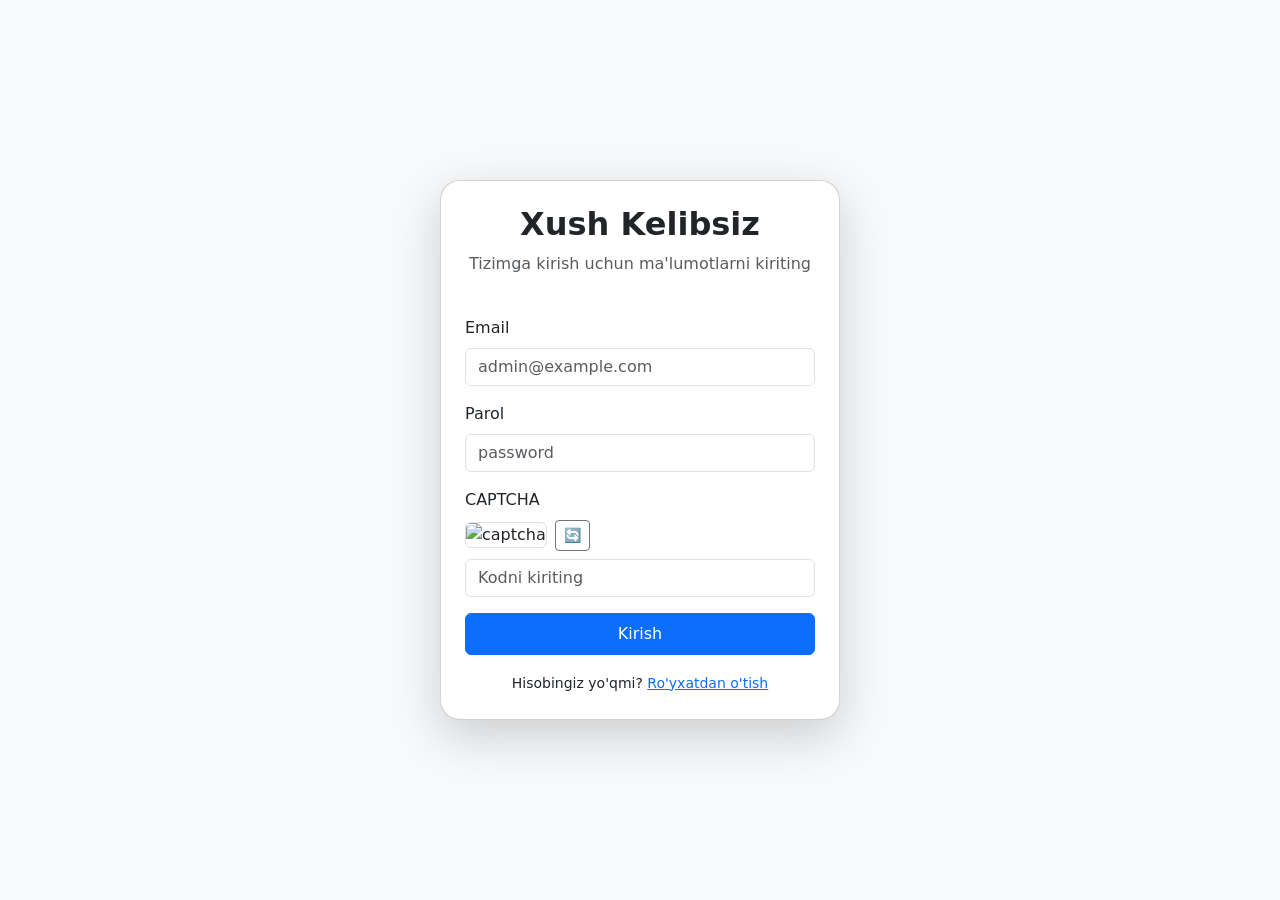
==== frontend/index.html @ cefed74e "Complete Full-Stack Educational Project (PHP, MySQL, AJAX, PWA, Chat)" ====
<!DOCTYPE html>
<html lang="uz">
<head>
    <meta charset="UTF-8">
    <meta name="viewport" content="width=device-width, initial-scale=1.0">
    <title>Ta'lim Loyihasi | Kirish</title>
    <!-- Bootstrap 5 CSS -->
    <link href="https://cdn.jsdelivr.net/npm/bootstrap@5.3.0/dist/css/bootstrap.min.css" rel="stylesheet">
    <link rel="stylesheet" href="css/style.css">
</head>
<body class="bg-light">
    <div class="container d-flex align-items-center justify-content-center vh-100">
        <div class="card shadow-lg p-4" style="width: 400px; border-radius: 20px;">
            <div class="text-center mb-4">
                <h2 class="fw-bold">Xush Kelibsiz</h2>
                <p class="text-muted">Tizimga kirish uchun ma'lumotlarni kiriting</p>
            </div>

            <!-- Login Form -->
            <form id="loginForm">
                <div class="mb-3">
                    <label class="form-label">Email</label>
                    <input type="email" id="loginEmail" class="form-control" placeholder="admin@example.com" required>
                </div>
                <div class="mb-3">
                    <label class="form-label">Parol</label>
                    <input type="password" id="loginPass" class="form-control" placeholder="password" required>
                </div>
                <div class="mb-3">
                    <label class="form-label">CAPTCHA</label>
                    <div class="d-flex gap-2 align-items-center">
                        <img src="../backend/auth.php?action=captcha" id="captchaImg" alt="captcha" class="rounded border">
                        <button type="button" class="btn btn-sm btn-outline-secondary" onclick="refreshCaptcha()">🔄</button>
                    </div>
                    <input type="text" id="loginCaptcha" class="form-control mt-2" placeholder="Kodni kiriting" required>
                </div>
                <button type="submit" class="btn btn-primary w-100 py-2">Kirish</button>
            </form>

            <div class="text-center mt-3">
                <small>Hisobingiz yo'qmi? <a href="#" onclick="toggleAuth(true)">Ro'yxatdan o'tish</a></small>
            </div>

            <!-- Register Form (Hidden by default) -->
            <form id="registerForm" class="d-none">
                <div class="mb-3">
                    <label class="form-label">Foydalanuvchi nomi</label>
                    <input type="text" id="regUser" class="form-control" required>
                </div>
                <div class="mb-3">
                    <label class="form-label">Email</label>
                    <input type="email" id="regEmail" class="form-control" required>
                </div>
                <div class="mb-3">
                    <label class="form-label">Parol</label>
                    <input type="password" id="regPass" class="form-control" required>
                </div>
                <button type="submit" class="btn btn-success w-100 py-2">Ro'yxatdan o'tish</button>
                <div class="text-center mt-3">
                    <small>Hisobingiz bormi? <a href="#" onclick="toggleAuth(false)">Kirish</a></small>
                </div>
            </form>
        </div>
    </div>

    <!-- JS Scripts -->
    <script src="js/app.js"></script>
</body>
</html>
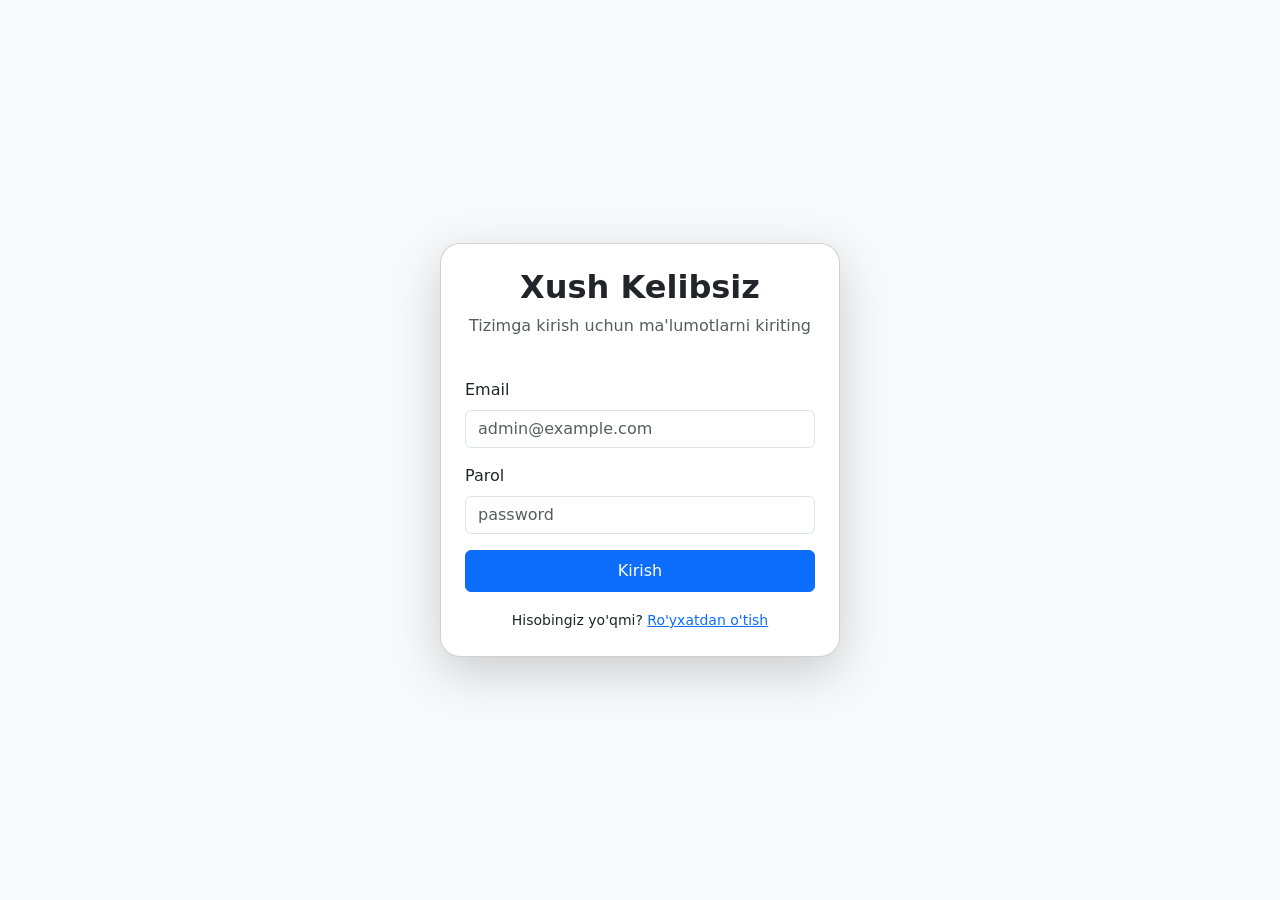
==== commit 6b3adc4b: "Remove CAPTCHA system from both frontend and backend" ====
--- a/frontend/index.html
+++ b/frontend/index.html
@@ -25,14 +25,6 @@
                 <div class="mb-3">
                     <label class="form-label">Parol</label>
                     <input type="password" id="loginPass" class="form-control" placeholder="password" required>
-                </div>
-                <div class="mb-3">
-                    <label class="form-label">CAPTCHA</label>
-                    <div class="d-flex gap-2 align-items-center">
-                        <img src="../backend/auth.php?action=captcha" id="captchaImg" alt="captcha" class="rounded border">
-                        <button type="button" class="btn btn-sm btn-outline-secondary" onclick="refreshCaptcha()">🔄</button>
-                    </div>
-                    <input type="text" id="loginCaptcha" class="form-control mt-2" placeholder="Kodni kiriting" required>
                 </div>
                 <button type="submit" class="btn btn-primary w-100 py-2">Kirish</button>
             </form>
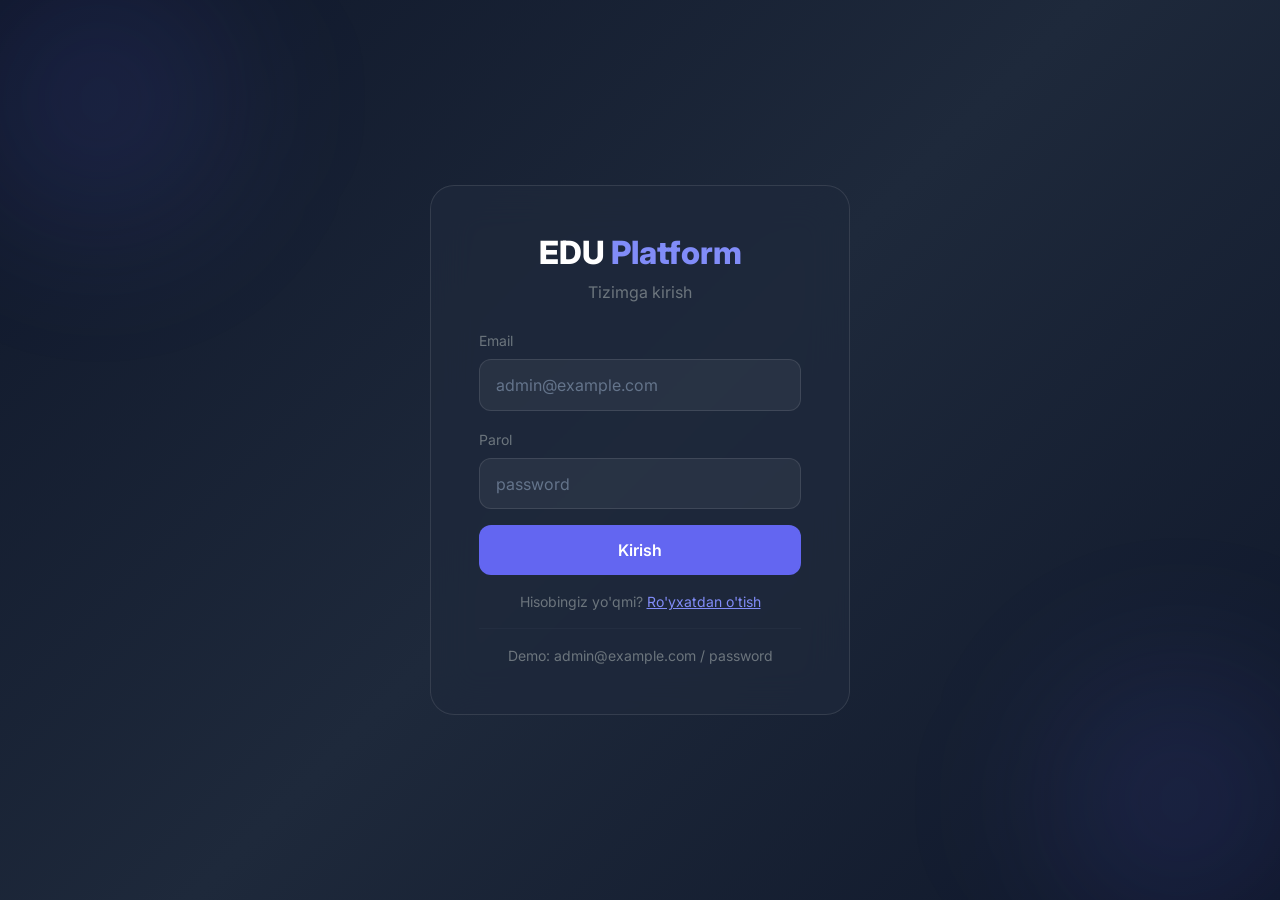
==== commit 381d20a7: "Convert entire project to pure JS/HTML - no PHP needed, works on Vercel" ====
--- a/frontend/index.html
+++ b/frontend/index.html
@@ -3,59 +3,112 @@
 <head>
     <meta charset="UTF-8">
     <meta name="viewport" content="width=device-width, initial-scale=1.0">
-    <title>Ta'lim Loyihasi | Kirish</title>
-    <!-- Bootstrap 5 CSS -->
+    <title>Ta'lim Platformasi | Kirish</title>
+    <meta name="description" content="To'liq stekli ta'lim loyihasi - Login sahifasi">
     <link href="https://cdn.jsdelivr.net/npm/bootstrap@5.3.0/dist/css/bootstrap.min.css" rel="stylesheet">
-    <link rel="stylesheet" href="css/style.css">
+    <link href="https://fonts.googleapis.com/css2?family=Inter:wght@400;600;700;800&display=swap" rel="stylesheet">
+    <style>
+        * { font-family: 'Inter', sans-serif; }
+        body {
+            min-height: 100vh;
+            background: linear-gradient(135deg, #0f172a 0%, #1e293b 50%, #0f172a 100%);
+            display: flex;
+            align-items: center;
+            justify-content: center;
+        }
+        .login-card {
+            width: 420px;
+            background: rgba(30, 41, 59, 0.8);
+            backdrop-filter: blur(20px);
+            border: 1px solid rgba(255,255,255,0.1);
+            border-radius: 24px;
+            padding: 3rem;
+            color: white;
+        }
+        .login-card h2 { font-weight: 800; }
+        .login-card .form-control {
+            background: rgba(255,255,255,0.05);
+            border: 1px solid rgba(255,255,255,0.1);
+            color: white;
+            border-radius: 12px;
+            padding: 0.8rem 1rem;
+        }
+        .login-card .form-control:focus {
+            background: rgba(255,255,255,0.08);
+            border-color: #6366f1;
+            box-shadow: 0 0 0 3px rgba(99,102,241,0.2);
+            color: white;
+        }
+        .login-card .form-control::placeholder { color: #64748b; }
+        .btn-primary {
+            background: #6366f1;
+            border: none;
+            border-radius: 12px;
+            padding: 0.8rem;
+            font-weight: 600;
+        }
+        .btn-primary:hover { background: #4f46e5; transform: translateY(-1px); }
+        .btn-success { border-radius: 12px; padding: 0.8rem; font-weight: 600; }
+        a { color: #818cf8; }
+        .alert { border-radius: 12px; }
+        .blob {
+            position: fixed; width: 400px; height: 400px;
+            background: radial-gradient(circle, rgba(99,102,241,0.15), transparent 70%);
+            border-radius: 50%; filter: blur(60px); z-index: -1;
+        }
+        .blob-1 { top: -100px; left: -100px; }
+        .blob-2 { bottom: -100px; right: -100px; }
+    </style>
 </head>
-<body class="bg-light">
-    <div class="container d-flex align-items-center justify-content-center vh-100">
-        <div class="card shadow-lg p-4" style="width: 400px; border-radius: 20px;">
-            <div class="text-center mb-4">
-                <h2 class="fw-bold">Xush Kelibsiz</h2>
-                <p class="text-muted">Tizimga kirish uchun ma'lumotlarni kiriting</p>
+<body>
+    <div class="blob blob-1"></div>
+    <div class="blob blob-2"></div>
+
+    <div class="login-card">
+        <div class="text-center mb-4">
+            <h2>EDU <span style="color:#818cf8">Platform</span></h2>
+            <p class="text-secondary">Tizimga kirish</p>
+        </div>
+
+        <div id="alertBox" class="d-none"></div>
+
+        <!-- LOGIN FORM -->
+        <form id="loginForm">
+            <div class="mb-3">
+                <label class="form-label text-secondary small">Email</label>
+                <input type="email" id="loginEmail" class="form-control" placeholder="admin@example.com" required>
             </div>
+            <div class="mb-3">
+                <label class="form-label text-secondary small">Parol</label>
+                <input type="password" id="loginPass" class="form-control" placeholder="password" required>
+            </div>
+            <button type="submit" class="btn btn-primary w-100 mb-3">Kirish</button>
+            <p class="text-center text-secondary small mb-0">Hisobingiz yo'qmi? <a href="#" id="showRegister">Ro'yxatdan o'tish</a></p>
+        </form>
 
-            <!-- Login Form -->
-            <form id="loginForm">
-                <div class="mb-3">
-                    <label class="form-label">Email</label>
-                    <input type="email" id="loginEmail" class="form-control" placeholder="admin@example.com" required>
-                </div>
-                <div class="mb-3">
-                    <label class="form-label">Parol</label>
-                    <input type="password" id="loginPass" class="form-control" placeholder="password" required>
-                </div>
-                <button type="submit" class="btn btn-primary w-100 py-2">Kirish</button>
-            </form>
+        <!-- REGISTER FORM -->
+        <form id="registerForm" class="d-none">
+            <div class="mb-3">
+                <label class="form-label text-secondary small">Foydalanuvchi nomi</label>
+                <input type="text" id="regUser" class="form-control" placeholder="Ismingiz" required>
+            </div>
+            <div class="mb-3">
+                <label class="form-label text-secondary small">Email</label>
+                <input type="email" id="regEmail" class="form-control" placeholder="email@example.com" required>
+            </div>
+            <div class="mb-3">
+                <label class="form-label text-secondary small">Parol</label>
+                <input type="password" id="regPass" class="form-control" placeholder="Kamida 6 ta belgi" required>
+            </div>
+            <button type="submit" class="btn btn-success w-100 mb-3">Ro'yxatdan o'tish</button>
+            <p class="text-center text-secondary small mb-0">Hisobingiz bormi? <a href="#" id="showLogin">Kirish</a></p>
+        </form>
 
-            <div class="text-center mt-3">
-                <small>Hisobingiz yo'qmi? <a href="#" onclick="toggleAuth(true)">Ro'yxatdan o'tish</a></small>
-            </div>
-
-            <!-- Register Form (Hidden by default) -->
-            <form id="registerForm" class="d-none">
-                <div class="mb-3">
-                    <label class="form-label">Foydalanuvchi nomi</label>
-                    <input type="text" id="regUser" class="form-control" required>
-                </div>
-                <div class="mb-3">
-                    <label class="form-label">Email</label>
-                    <input type="email" id="regEmail" class="form-control" required>
-                </div>
-                <div class="mb-3">
-                    <label class="form-label">Parol</label>
-                    <input type="password" id="regPass" class="form-control" required>
-                </div>
-                <button type="submit" class="btn btn-success w-100 py-2">Ro'yxatdan o'tish</button>
-                <div class="text-center mt-3">
-                    <small>Hisobingiz bormi? <a href="#" onclick="toggleAuth(false)">Kirish</a></small>
-                </div>
-            </form>
-        </div>
+        <hr style="border-color: rgba(255,255,255,0.1);">
+        <p class="text-center text-secondary small mb-0">Demo: admin@example.com / password</p>
     </div>
 
-    <!-- JS Scripts -->
-    <script src="js/app.js"></script>
+    <script src="js/db.js"></script>
+    <script src="js/auth.js"></script>
 </body>
 </html>
